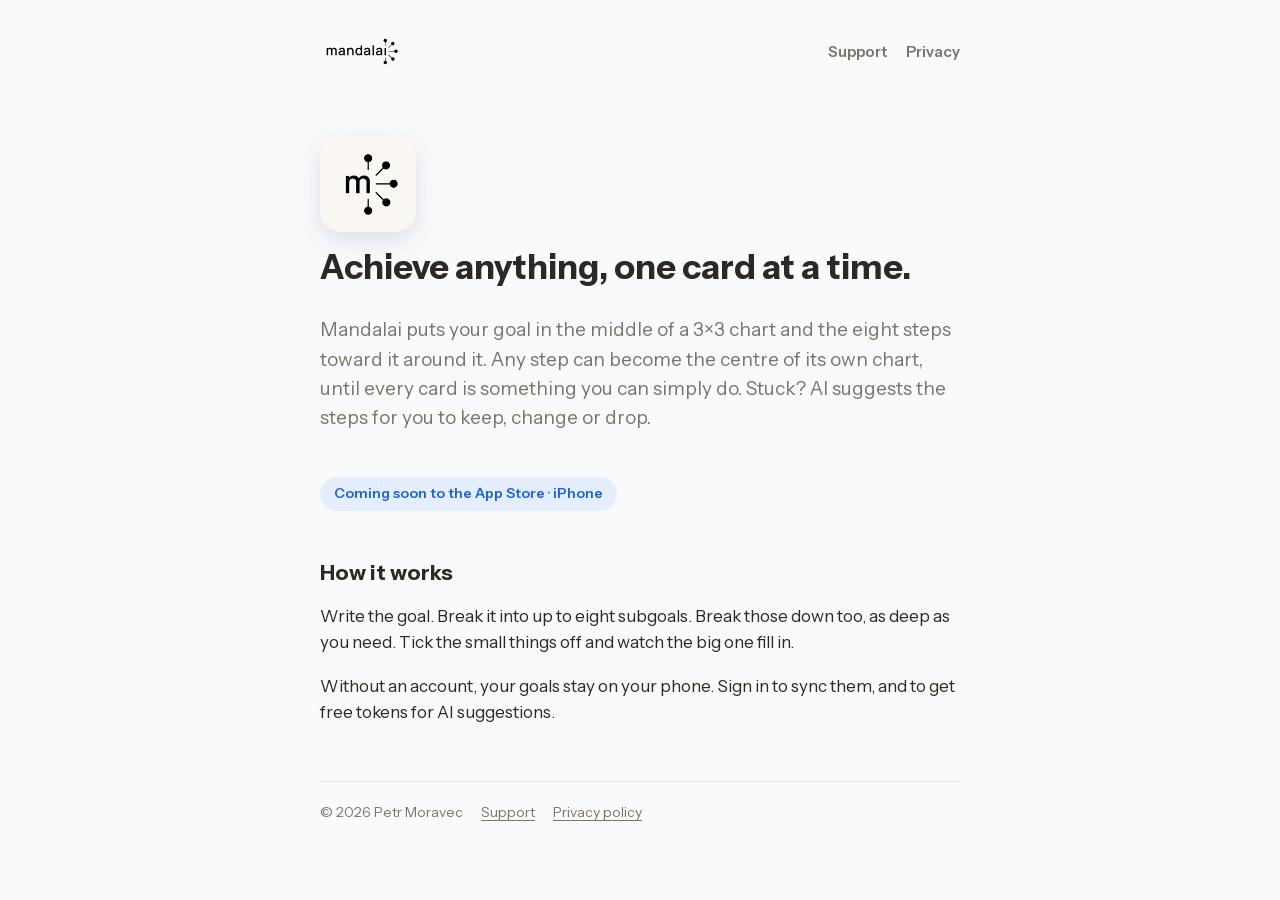
==== index.html @ 3573f6bd "mandalai.app: home, support and privacy policy Co-Authored-By: Claude Opus 5.5 <noreply@anthropic.co" ====
<!doctype html>
<html lang="en">
<head>
<meta charset="utf-8">
<meta name="viewport" content="width=device-width, initial-scale=1, viewport-fit=cover">
<title>Mandalai</title>
<meta name="description" content="Mandalai breaks a big goal into smaller ones with mandala charts, with AI to suggest the steps.">
<link rel="icon" href="/favicon.png">
<link rel="apple-touch-icon" href="/icon.png">
<link rel="stylesheet" href="/style.css">
</head>
<body>
<div class="wrap">
  <header class="top">
    <a class="logo" href="/" aria-label="Mandalai home"><img src="/logo.svg" alt="mandalai"></a>
    <nav><a href="/support/">Support</a><a href="/privacy/">Privacy</a></nav>
  </header>

  <main>
    <section class="hero">
      <img class="icon" src="/icon.png" alt="" width="96" height="96">
      <h1>Achieve anything, one card at a time.</h1>
      <p class="lede">Mandalai puts your goal in the middle of a 3×3 chart and the eight steps toward it around it. Any step can become the centre of its own chart, until every card is something you can simply do. Stuck? AI suggests the steps for you to keep, change or drop.</p>
      <span class="pill">Coming soon to the App Store · iPhone</span>
    </section>

    <h2>How it works</h2>
    <p>Write the goal. Break it into up to eight subgoals. Break those down too, as deep as you need. Tick the small things off and watch the big one fill in.</p>
    <p>Without an account, your goals stay on your phone. Sign in to sync them, and to get free tokens for AI suggestions.</p>
  </main>

  <footer>
    <span>© 2026 Petr Moravec</span>
    <a href="/support/">Support</a>
    <a href="/privacy/">Privacy policy</a>
  </footer>
</div>
</body>
</html>
---- style.css ----
/* Mandalai site: one narrow column in the app's own colours and typeface. */
@font-face { font-family: "Instrument Sans"; src: url("/fonts/InstrumentSans-Regular.ttf") format("truetype"); font-weight: 400; font-display: swap; }
@font-face { font-family: "Instrument Sans"; src: url("/fonts/InstrumentSans-SemiBold.ttf") format("truetype"); font-weight: 600; font-display: swap; }
@font-face { font-family: "Instrument Sans"; src: url("/fonts/InstrumentSans-Bold.ttf") format("truetype"); font-weight: 700; font-display: swap; }

:root {
  --bg: #F9FAFB;
  --surface: #FFFFFF;
  --ink: #2B2924;
  --muted: #7A7568;
  --line: #E7E5E0;
  --brand: #3E84F4;
  --brand-deep: #1B62D8;
  --brand-soft: #E4EEFE;
  color-scheme: light;
}
@media (prefers-color-scheme: dark) {
  :root {
    --bg: #15171B; --surface: #1D2026; --ink: #ECEAE5; --muted: #A9A498;
    --line: #2E3138; --brand: #67A3FB; --brand-deep: #A8C8FC; --brand-soft: #1E2A40;
    color-scheme: dark;
  }
}

* { box-sizing: border-box; }
html { -webkit-text-size-adjust: 100%; }
body {
  margin: 0; background: var(--bg); color: var(--ink);
  font: 17px/1.55 "Instrument Sans", system-ui, -apple-system, "Segoe UI", sans-serif;
}
.wrap {
  max-width: 680px; margin: 0 auto;
  padding: 32px max(20px, env(safe-area-inset-right)) 64px max(20px, env(safe-area-inset-left));
}
a { color: var(--brand-deep); text-underline-offset: 3px; }
a:focus-visible { outline: 3px solid var(--brand); outline-offset: 2px; border-radius: 4px; }

.top { display: flex; align-items: center; justify-content: space-between; gap: 16px; margin-bottom: 40px; }
.top .logo { display: block; color: var(--ink); }
.top .logo img, .top .logo svg { height: 40px; width: auto; display: block; }
.top nav { display: flex; gap: 18px; font-weight: 600; font-size: 15px; }
.top nav a { color: var(--muted); text-decoration: none; }
.top nav a[aria-current="page"], .top nav a:hover { color: var(--ink); }

h1 { font-size: 34px; line-height: 1.15; margin: 0 0 12px; font-weight: 700; text-wrap: balance; }
h2 { font-size: 21px; line-height: 1.3; margin: 40px 0 10px; font-weight: 700; text-wrap: balance; }
h3 { font-size: 17px; margin: 24px 0 6px; font-weight: 600; }
p, li { max-width: 62ch; }
.meta { color: var(--muted); font-size: 15px; margin: 0 0 28px; }
.lede { font-size: 19px; color: var(--muted); margin: 0 0 28px; }

.card { background: var(--surface); border: 1px solid var(--line); border-radius: 18px; padding: 20px 22px; margin: 20px 0; }
.card p { margin: 0 0 6px; }
.card p:last-child { margin-bottom: 0; }
.email { font-weight: 600; font-size: 19px; user-select: all; }

.table-scroll { overflow-x: auto; margin: 12px 0 20px; }
table { border-collapse: collapse; width: 100%; min-width: 520px; font-size: 15px; }
th, td { text-align: left; vertical-align: top; padding: 10px 12px; border-bottom: 1px solid var(--line); }
th { font-weight: 600; color: var(--muted); font-size: 13px; letter-spacing: .03em; text-transform: uppercase; }

.hero { display: flex; flex-direction: column; align-items: flex-start; gap: 16px; padding: 24px 0 8px; }
.hero .icon { width: 96px; height: 96px; border-radius: 22px; box-shadow: 0 8px 24px rgba(30, 60, 120, .14); }
.pill { display: inline-block; background: var(--brand-soft); color: var(--brand-deep); font-weight: 600; font-size: 14px; border-radius: 99px; padding: 6px 14px; }

footer { margin-top: 56px; padding-top: 20px; border-top: 1px solid var(--line); color: var(--muted); font-size: 14px; display: flex; flex-wrap: wrap; gap: 8px 18px; }
footer a { color: var(--muted); }
@media (prefers-color-scheme: dark) { .top .logo img { filter: invert(1) brightness(.92); } }
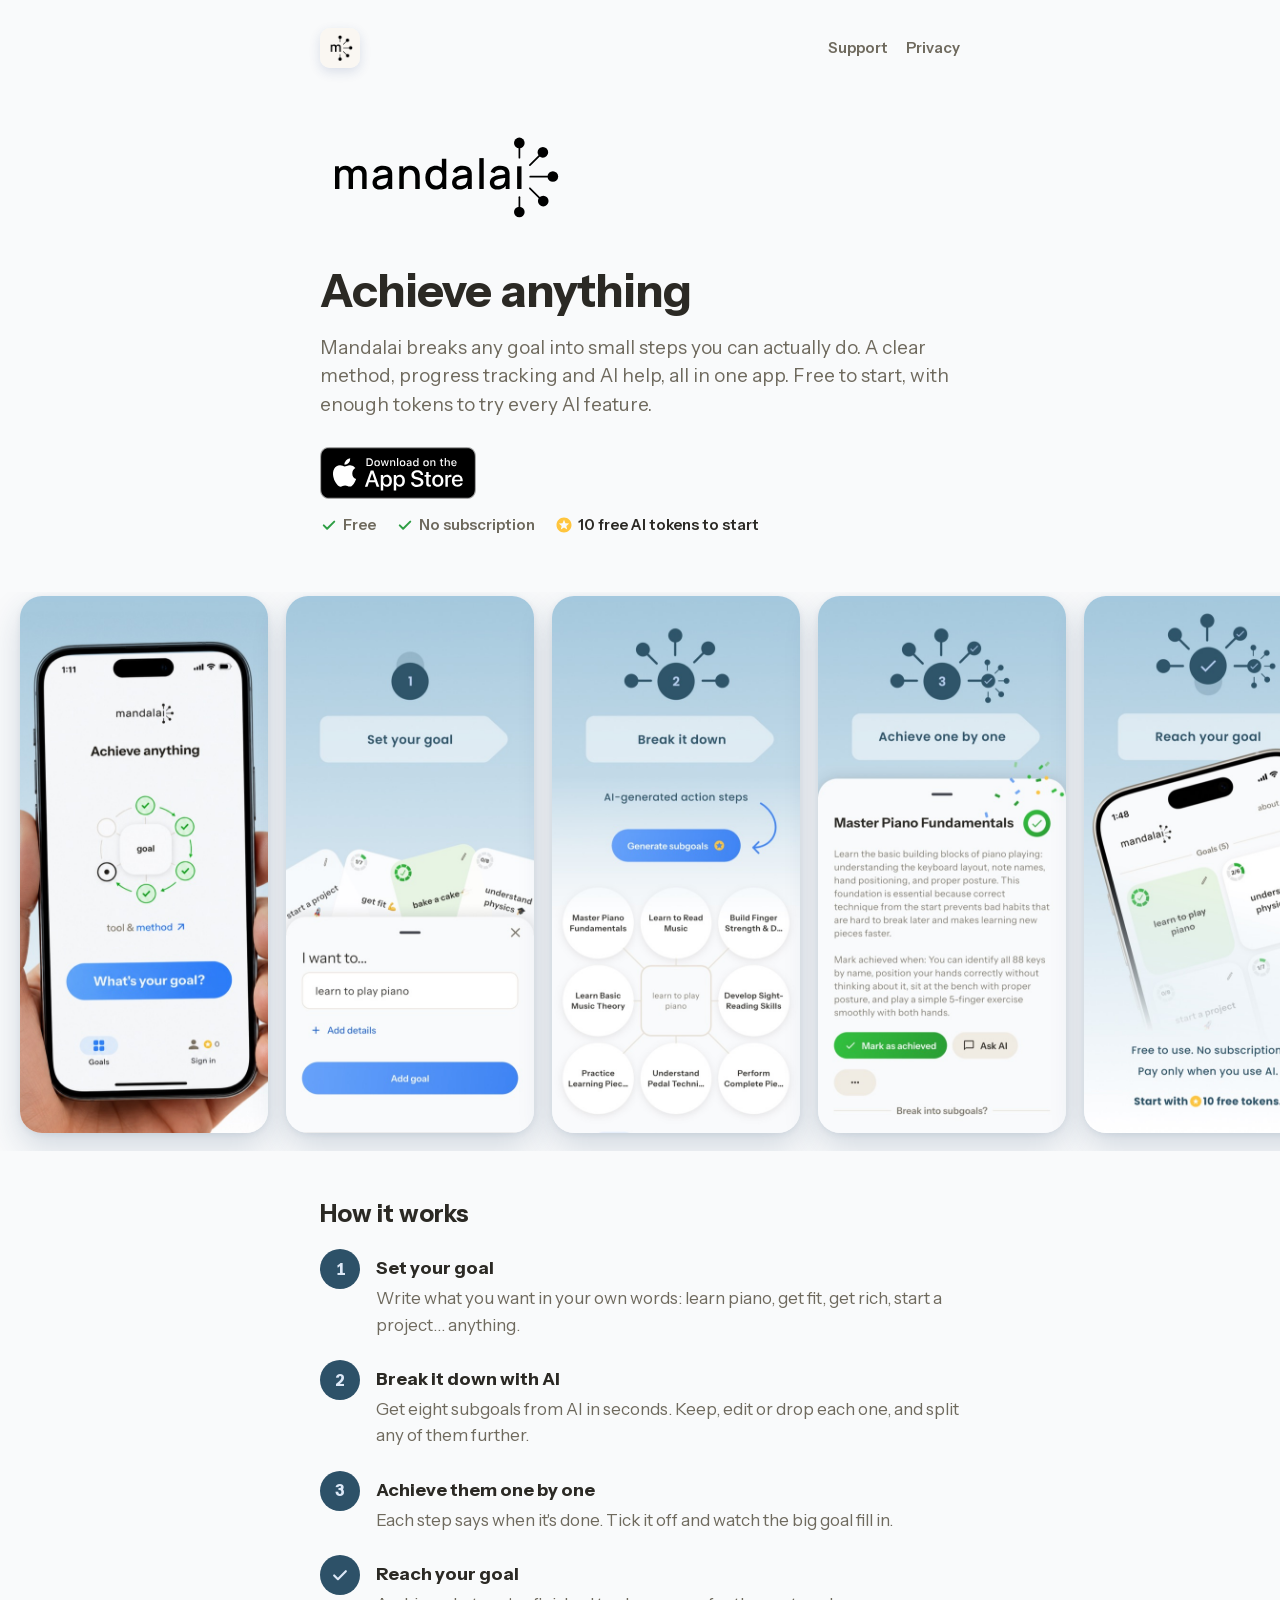
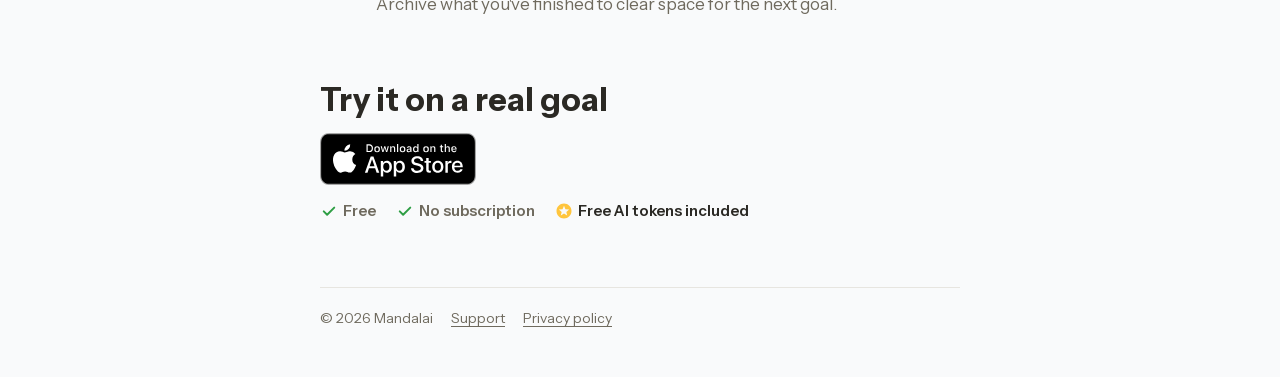
==== commit fd61021d: "Home: App Store badge, new copy, store images - Official "Download on the App Store" badge (black/wh" ====
--- a/index.html
+++ b/index.html
@@ -3,34 +3,100 @@
 <head>
 <meta charset="utf-8">
 <meta name="viewport" content="width=device-width, initial-scale=1, viewport-fit=cover">
-<title>Mandalai</title>
-<meta name="description" content="Mandalai breaks a big goal into smaller ones with mandala charts, with AI to suggest the steps.">
+<title>Mandalai: Achieve anything</title>
+<meta name="description" content="Mandalai breaks any goal into small steps you can actually do. A clear method, progress tracking and AI help, all in one iPhone app. Free to start.">
+<link rel="canonical" href="https://mandalai.app/">
+<meta name="apple-itunes-app" content="app-id=6826711847">
+<meta name="theme-color" content="#F9FAFB" media="(prefers-color-scheme: light)">
+<meta name="theme-color" content="#15171B" media="(prefers-color-scheme: dark)">
+<meta property="og:type" content="website">
+<meta property="og:site_name" content="Mandalai">
+<meta property="og:url" content="https://mandalai.app/">
+<meta property="og:title" content="Mandalai: Achieve anything">
+<meta property="og:description" content="Break any goal into small steps you can actually do. Method, tracking and AI help in one iPhone app. Free to start.">
+<meta property="og:image" content="https://mandalai.app/og-image.png">
+<meta property="og:image:width" content="1200">
+<meta property="og:image:height" content="630">
+<meta property="og:image:alt" content="Mandalai: Achieve anything. The app on an iPhone.">
+<meta name="twitter:card" content="summary_large_image">
 <link rel="icon" href="/favicon.png">
 <link rel="apple-touch-icon" href="/icon.png">
+<link rel="preload" href="/fonts/InstrumentSans-Bold.woff2" as="font" type="font/woff2" crossorigin>
 <link rel="stylesheet" href="/style.css">
+<script type="application/ld+json">
+{
+  "@context": "https://schema.org",
+  "@type": "MobileApplication",
+  "name": "Mandalai",
+  "url": "https://mandalai.app/",
+  "description": "Break any goal into small steps you can actually do. A clear method, progress tracking and AI help, all in one app.",
+  "operatingSystem": "iOS",
+  "applicationCategory": "ProductivityApplication",
+  "installUrl": "https://apps.apple.com/us/app/mandalai-achieve-anything/id6826711847",
+  "image": "https://mandalai.app/icon.png",
+  "offers": { "@type": "Offer", "price": "0", "priceCurrency": "USD" }
+}
+</script>
 </head>
-<body>
-<div class="wrap">
+<body class="home">
+<div class="col">
   <header class="top">
-    <a class="logo" href="/" aria-label="Mandalai home"><img src="/logo.svg" alt="mandalai"></a>
+    <a class="logo" href="/" aria-label="Mandalai home"><img src="/icon.png" alt="Mandalai" width="40" height="40"></a>
     <nav><a href="/support/">Support</a><a href="/privacy/">Privacy</a></nav>
   </header>
 
   <main>
-    <section class="hero">
-      <img class="icon" src="/icon.png" alt="" width="96" height="96">
-      <h1>Achieve anything, one card at a time.</h1>
-      <p class="lede">Mandalai puts your goal in the middle of a 3×3 chart and the eight steps toward it around it. Any step can become the centre of its own chart, until every card is something you can simply do. Stuck? AI suggests the steps for you to keep, change or drop.</p>
-      <span class="pill">Coming soon to the App Store · iPhone</span>
-    </section>
+  <section class="hero">
+    <img class="wordmark" src="/logo.svg" alt="mandalai" width="497" height="240">
+    <h1>Achieve anything</h1>
+    <p class="lede">Mandalai breaks any goal into small steps you can actually do. A clear method, progress tracking and AI help, all in one app. Free to start, with enough tokens to try every AI feature.</p>
+    <div class="get">
+      <a class="badge" href="https://apps.apple.com/us/app/mandalai-achieve-anything/id6826711847">
+        <picture>
+          <source srcset="/img/badge-white.svg" media="(prefers-color-scheme: dark)">
+          <img src="/img/badge-black.svg" alt="Download on the App Store" width="156" height="52">
+        </picture>
+      </a>
+      <p class="perks"><span><svg class="tick" viewBox="0 0 24 24" aria-hidden="true"><path d="M5 12.5l4.5 4.5L19 7.5"/></svg>Free</span><span><svg class="tick" viewBox="0 0 24 24" aria-hidden="true"><path d="M5 12.5l4.5 4.5L19 7.5"/></svg>No subscription</span><span class="tok"><svg class="coin" viewBox="0 0 24 24" aria-hidden="true"><path d="M11.99 2C6.47 2 2 6.48 2 12s4.47 10 9.99 10C17.52 22 22 17.52 22 12S17.52 2 11.99 2zm4.24 16L12 15.45 7.77 18l1.12-4.81-3.73-3.23 4.92-.42L12 5l1.92 4.53 4.92.42-3.73 3.23L16.23 18z"/></svg>10 free AI tokens to start</span></p>
+    </div>
+  </section>
+  </main>
+</div>
 
+<section class="band" aria-label="Screenshots">
+  <div class="strip" tabindex="0" aria-label="App screenshots, scroll sideways">
+    <figure><img src="/img/shot-1-520.jpg" srcset="/img/shot-1-520.jpg 520w, /img/shot-1-780.jpg 780w" sizes="(min-width: 1181px) 248px, (min-width: 1000px) 21vw, 210px" alt="Mandalai on iPhone: Achieve anything, with the goal diagram and a What's your goal? button" width="520" height="1126"></figure>
+    <figure><img src="/img/shot-2-520.jpg" srcset="/img/shot-2-520.jpg 520w, /img/shot-2-780.jpg 780w" sizes="(min-width: 1181px) 248px, (min-width: 1000px) 21vw, 210px" alt="Step 1, Set your goal: typing learn to play piano" width="520" height="1126" loading="lazy"></figure>
+    <figure><img src="/img/shot-3-520.jpg" srcset="/img/shot-3-520.jpg 520w, /img/shot-3-780.jpg 780w" sizes="(min-width: 1181px) 248px, (min-width: 1000px) 21vw, 210px" alt="Step 2, Break it down: AI generates eight subgoals around learn to play piano" width="520" height="1126" loading="lazy"></figure>
+    <figure><img src="/img/shot-4-520.jpg" srcset="/img/shot-4-520.jpg 520w, /img/shot-4-780.jpg 780w" sizes="(min-width: 1181px) 248px, (min-width: 1000px) 21vw, 210px" alt="Step 3, Achieve one by one: Master Piano Fundamentals marked as achieved" width="520" height="1126" loading="lazy"></figure>
+    <figure><img src="/img/shot-5-520.jpg" srcset="/img/shot-5-520.jpg 520w, /img/shot-5-780.jpg 780w" sizes="(min-width: 1181px) 248px, (min-width: 1000px) 21vw, 210px" alt="Reach your goal: goals list with progress. Free to use, no subscription, pay only when you use AI" width="520" height="1126" loading="lazy"></figure>
+  </div>
+</section>
+
+<div class="col">
+  <section class="how">
     <h2>How it works</h2>
-    <p>Write the goal. Break it into up to eight subgoals. Break those down too, as deep as you need. Tick the small things off and watch the big one fill in.</p>
-    <p>Without an account, your goals stay on your phone. Sign in to sync them, and to get free tokens for AI suggestions.</p>
-  </main>
+    <ol class="steps">
+      <li><span class="n">1</span><div><h3>Set your goal</h3><p>Write what you want in your own words: learn piano, get fit, get rich, start a project… anything.</p></div></li>
+      <li><span class="n">2</span><div><h3>Break it down with AI</h3><p>Get eight subgoals from AI in seconds. Keep, edit or drop each one, and split any of them further.</p></div></li>
+      <li><span class="n">3</span><div><h3>Achieve them one by one</h3><p>Each step says when it's done. Tick it off and watch the big goal fill in.</p></div></li>
+      <li><span class="n"><svg viewBox="0 0 24 24" role="img" aria-label="4"><path d="M5 12.5l4.5 4.5L19 7.5" fill="none" stroke="currentColor" stroke-width="2.6" stroke-linecap="round" stroke-linejoin="round"/></svg></span><div><h3>Reach your goal</h3><p>Archive what you've finished to clear space for the next goal.</p></div></li>
+    </ol>
+  </section>
+
+  <section class="cta">
+    <h2>Try it on a real goal</h2>
+    <a class="badge" href="https://apps.apple.com/us/app/mandalai-achieve-anything/id6826711847">
+      <picture>
+        <source srcset="/img/badge-white.svg" media="(prefers-color-scheme: dark)">
+        <img src="/img/badge-black.svg" alt="Download on the App Store" width="156" height="52">
+      </picture>
+    </a>
+    <p class="perks"><span><svg class="tick" viewBox="0 0 24 24" aria-hidden="true"><path d="M5 12.5l4.5 4.5L19 7.5"/></svg>Free</span><span><svg class="tick" viewBox="0 0 24 24" aria-hidden="true"><path d="M5 12.5l4.5 4.5L19 7.5"/></svg>No subscription</span><span class="tok"><svg class="coin" viewBox="0 0 24 24" aria-hidden="true"><path d="M11.99 2C6.47 2 2 6.48 2 12s4.47 10 9.99 10C17.52 22 22 17.52 22 12S17.52 2 11.99 2zm4.24 16L12 15.45 7.77 18l1.12-4.81-3.73-3.23 4.92-.42L12 5l1.92 4.53 4.92.42-3.73 3.23L16.23 18z"/></svg>Free AI tokens included</span></p>
+  </section>
 
   <footer>
-    <span>© 2026 Petr Moravec</span>
+    <span>© 2026 Mandalai</span>
     <a href="/support/">Support</a>
     <a href="/privacy/">Privacy policy</a>
   </footer>
--- a/style.css
+++ b/style.css
@@ -1,23 +1,30 @@
-/* Mandalai site: one narrow column in the app's own colours and typeface. */
-@font-face { font-family: "Instrument Sans"; src: url("/fonts/InstrumentSans-Regular.ttf") format("truetype"); font-weight: 400; font-display: swap; }
-@font-face { font-family: "Instrument Sans"; src: url("/fonts/InstrumentSans-SemiBold.ttf") format("truetype"); font-weight: 600; font-display: swap; }
-@font-face { font-family: "Instrument Sans"; src: url("/fonts/InstrumentSans-Bold.ttf") format("truetype"); font-weight: 700; font-display: swap; }
+/* Mandalai site: narrow columns in the app's own colours and typeface. */
+@font-face { font-family: "Instrument Sans"; src: url("/fonts/InstrumentSans-Regular.woff2") format("woff2"); font-weight: 400; font-display: swap; }
+@font-face { font-family: "Instrument Sans"; src: url("/fonts/InstrumentSans-SemiBold.woff2") format("woff2"); font-weight: 600; font-display: swap; }
+@font-face { font-family: "Instrument Sans"; src: url("/fonts/InstrumentSans-Bold.woff2") format("woff2"); font-weight: 700; font-display: swap; }
 
 :root {
   --bg: #F9FAFB;
   --surface: #FFFFFF;
   --ink: #2B2924;
-  --muted: #7A7568;
+  --muted: #6F6A5E;
   --line: #E7E5E0;
   --brand: #3E84F4;
   --brand-deep: #1B62D8;
   --brand-soft: #E4EEFE;
+  --navy: #2D5168;
+  --navy-ink: #DCE8F7;
+  --green: #2E9E44;
+  --gold: #FFC53D;
+  --gutter-l: max(20px, env(safe-area-inset-left, 0px));
+  --gutter-r: max(20px, env(safe-area-inset-right, 0px));
   color-scheme: light;
 }
 @media (prefers-color-scheme: dark) {
   :root {
     --bg: #15171B; --surface: #1D2026; --ink: #ECEAE5; --muted: #A9A498;
     --line: #2E3138; --brand: #67A3FB; --brand-deep: #A8C8FC; --brand-soft: #1E2A40;
+    --navy: #A9C6DA; --navy-ink: #15212B; --green: #5BC46F;
     color-scheme: dark;
   }
 }
@@ -28,19 +35,19 @@
   margin: 0; background: var(--bg); color: var(--ink);
   font: 17px/1.55 "Instrument Sans", system-ui, -apple-system, "Segoe UI", sans-serif;
 }
-.wrap {
-  max-width: 680px; margin: 0 auto;
-  padding: 32px max(20px, env(safe-area-inset-right)) 64px max(20px, env(safe-area-inset-left));
-}
+.wrap, .col { max-width: 680px; margin: 0 auto; padding-left: var(--gutter-l); padding-right: var(--gutter-r); }
+.wrap { padding-block: 0 64px; }
 a { color: var(--brand-deep); text-underline-offset: 3px; }
-a:focus-visible { outline: 3px solid var(--brand); outline-offset: 2px; border-radius: 4px; }
+a:focus-visible, .strip:focus-visible { outline: 3px solid var(--brand); outline-offset: 3px; border-radius: 6px; }
 
-.top { display: flex; align-items: center; justify-content: space-between; gap: 16px; margin-bottom: 40px; }
-.top .logo { display: block; color: var(--ink); }
-.top .logo img, .top .logo svg { height: 40px; width: auto; display: block; }
+/* Header: the app icon on every page. */
+.top { display: flex; align-items: center; justify-content: space-between; gap: 16px; padding-block: 28px 0; margin-bottom: 40px; }
+.top .logo { display: block; border-radius: 10px; }
+.top .logo img { width: 40px; height: 40px; border-radius: 10px; display: block; box-shadow: 0 4px 12px rgba(30, 60, 120, .14); }
 .top nav { display: flex; gap: 18px; font-weight: 600; font-size: 15px; }
 .top nav a { color: var(--muted); text-decoration: none; }
 .top nav a[aria-current="page"], .top nav a:hover { color: var(--ink); }
+.home .top { margin-bottom: 0; }
 
 h1 { font-size: 34px; line-height: 1.15; margin: 0 0 12px; font-weight: 700; text-wrap: balance; }
 h2 { font-size: 21px; line-height: 1.3; margin: 40px 0 10px; font-weight: 700; text-wrap: balance; }
@@ -59,10 +66,54 @@
 th, td { text-align: left; vertical-align: top; padding: 10px 12px; border-bottom: 1px solid var(--line); }
 th { font-weight: 600; color: var(--muted); font-size: 13px; letter-spacing: .03em; text-transform: uppercase; }
 
-.hero { display: flex; flex-direction: column; align-items: flex-start; gap: 16px; padding: 24px 0 8px; }
-.hero .icon { width: 96px; height: 96px; border-radius: 22px; box-shadow: 0 8px 24px rgba(30, 60, 120, .14); }
-.pill { display: inline-block; background: var(--brand-soft); color: var(--brand-deep); font-weight: 600; font-size: 14px; border-radius: 99px; padding: 6px 14px; }
-
 footer { margin-top: 56px; padding-top: 20px; border-top: 1px solid var(--line); color: var(--muted); font-size: 14px; display: flex; flex-wrap: wrap; gap: 8px 18px; }
 footer a { color: var(--muted); }
-@media (prefers-color-scheme: dark) { .top .logo img { filter: invert(1) brightness(.92); } }
+.home footer { margin-top: 48px; padding-bottom: 48px; }
+
+/* ---- Home ---- */
+.hero { display: grid; gap: 18px; justify-items: start; padding-block: 48px 40px; }
+.hero .wordmark { width: clamp(200px, 35vw, 261px); max-width: 100%; height: auto; display: block; margin-left: -6px; }
+.hero h1 { font-size: clamp(34px, 6vw, 46px); line-height: 1.08; letter-spacing: -.02em; margin: 6px 0 0; }
+.hero .lede { line-height: 1.5; margin: 0; max-width: 34em; }
+
+.get { display: grid; justify-items: start; gap: 14px; margin-top: 10px; }
+.badge { display: inline-block; line-height: 0; border-radius: 10px; }
+.badge img { height: 52px; width: auto; display: block; }
+.perks { display: flex; flex-wrap: wrap; gap: 8px 20px; font-size: 15px; font-weight: 600; color: var(--muted); margin: 0; }
+.perks span { display: inline-flex; align-items: center; gap: 5px; white-space: nowrap; }
+.perks .tok { color: var(--ink); }
+.tick { width: 18px; height: 18px; fill: none; stroke: var(--green); stroke-width: 2.6; stroke-linecap: round; stroke-linejoin: round; flex: none; }
+.coin { width: 18px; height: 18px; fill: var(--gold); flex: none; }
+
+.band { padding-block: 16px 0; }
+.strip {
+  display: flex; gap: 18px; overflow-x: auto; scroll-snap-type: x mandatory;
+  padding: 4px var(--gutter-r) 18px var(--gutter-l);
+  scrollbar-width: none; overscroll-behavior-x: contain;
+}
+.strip::-webkit-scrollbar { display: none; }
+.strip figure { margin: 0; flex: 0 0 auto; scroll-snap-align: center; }
+.strip img {
+  display: block; width: clamp(210px, 21vw, 248px); height: auto; aspect-ratio: 520 / 1126;
+  border-radius: 22px; box-shadow: 0 14px 34px rgba(30, 60, 100, .18), 0 2px 6px rgba(30, 60, 100, .08);
+}
+@media (min-width: 1360px) { .strip { justify-content: center; } }
+
+.how { padding-block: 48px 8px; }
+.how h2 { font-size: 24px; line-height: 1.25; margin: 0 0 8px; }
+.steps { list-style: none; margin: 20px 0 0; padding: 0; display: grid; gap: 22px; }
+.steps li { display: grid; grid-template-columns: 40px 1fr; gap: 16px; align-items: start; max-width: none; }
+.steps li > div { min-width: 0; }
+.steps .n {
+  width: 40px; height: 40px; border-radius: 50%; background: var(--navy); color: var(--navy-ink);
+  display: grid; place-items: center; font-weight: 700; font-size: 17px; font-variant-numeric: tabular-nums;
+}
+.steps .n svg { width: 20px; height: 20px; }
+.steps h3 { font-size: 18px; margin: 6px 0 2px; font-weight: 700; }
+.steps p { margin: 0; color: var(--muted); max-width: 36em; }
+
+.cta { display: grid; justify-items: start; gap: 14px; padding-block: 56px 16px; }
+.cta h2 { margin: 0; font-size: clamp(26px, 4.4vw, 32px); line-height: 1.2; }
+
+@media (prefers-color-scheme: dark) { .hero .wordmark { filter: invert(1) brightness(.92); } }
+@media (prefers-reduced-motion: no-preference) { .strip { scroll-behavior: smooth; } }
